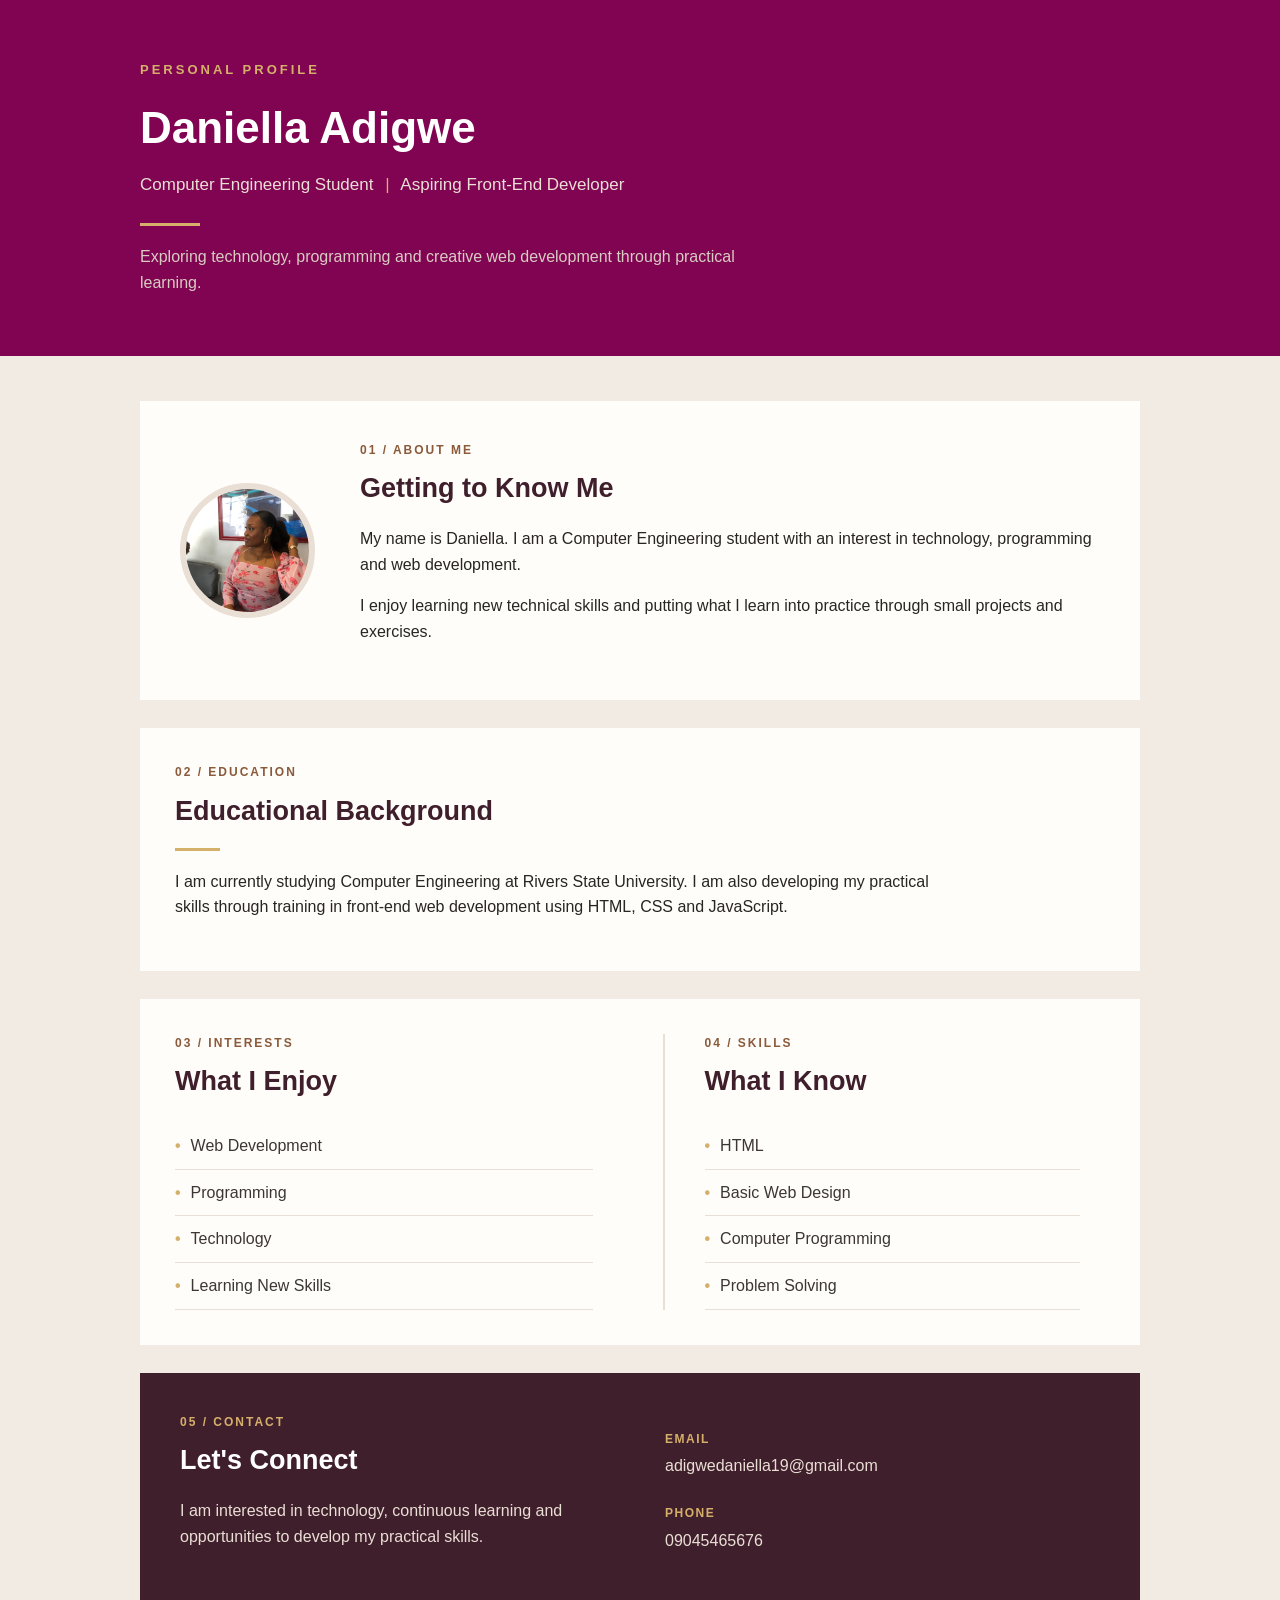
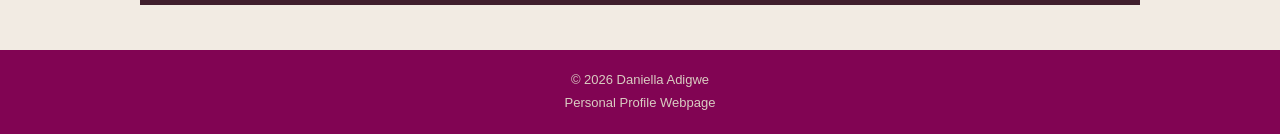
==== projects/index.html @ 2382d779 "Add files via upload" ====
<!DOCTYPE html>
<html lang="en">

<head>
    <meta charset="UTF-8">
    <meta name="viewport" content="width=device-width, initial-scale=1.0">
    <title>Daniella Adigwe | Personal Profile</title>
    <link rel="stylesheet" href="style.css">
</head>

<body>

    <header>
        <div class="header-content">
            <p class="eyebrow">PERSONAL PROFILE</p>

            <h1>Daniella Adigwe</h1>

            <p class="subtitle">
                Computer Engineering Student
                <span>|</span>
                Aspiring Front-End Developer
            </p>

            <div class="header-line"></div>

            <p class="intro">
                Exploring technology, programming and creative web development
                through practical learning.
            </p>
        </div>
    </header>


    <main>

        <!-- About Me -->
        <section class="about-section">

            <div class="profile-image">
                <img src="./profile.JPEG" alt="A picture of Daniella">
            </div>

            <div class="about-content">

                <p class="section-label">01 / ABOUT ME</p>

                <h2>Getting to Know Me</h2>

                <p>
                    My name is Daniella. I am a Computer Engineering student
                    with an interest in technology, programming and web development.
                </p>

                <p>
                    I enjoy learning new technical skills and putting what I learn
                    into practice through small projects and exercises.
                </p>

            </div>

        </section>


        <!-- Education -->
        <section class="standard-section">

            <p class="section-label">02 / EDUCATION</p>

            <h2>Educational Background</h2>

            <div class="accent-line"></div>

            <p>
                I am currently studying Computer Engineering at Rivers State
                University. I am also developing my practical skills through
                training in front-end web development using HTML, CSS and
                JavaScript.
            </p>

        </section>


        <!-- Interests and Skills -->
        <section class="skills-section">

            <div class="column">

                <p class="section-label">03 / INTERESTS</p>

                <h2>What I Enjoy</h2>

                <ul>
                    <li>Web Development</li>
                    <li>Programming</li>
                    <li>Technology</li>
                    <li>Learning New Skills</li>
                </ul>

            </div>


            <div class="column skills-column">

                <p class="section-label">04 / SKILLS</p>

                <h2>What I Know</h2>

                <ul>
                    <li>HTML</li>
                    <li>Basic Web Design</li>
                    <li>Computer Programming</li>
                    <li>Problem Solving</li>
                </ul>

            </div>

        </section>


        <!-- Contact -->
        <section class="contact-section">

            <div>
                <p class="section-label">05 / CONTACT</p>

                <h2>Let's Connect</h2>

                <p>
                    I am interested in technology, continuous learning and
                    opportunities to develop my practical skills.
                </p>
            </div>


            <div class="contact-details">

                <div>
                    <span>Email</span>
                    <p>adigwedaniella19@gmail.com</p>
                </div>

                <div>
                    <span>Phone</span>
                    <p>09045465676</p>
                </div>

            </div>

        </section>

    </main>


    <footer>
        <p>&copy; 2026 Daniella Adigwe</p>
        <p>Personal Profile Webpage</p>
    </footer>

</body>

</html>
---- projects/style.css ----
* {
    box-sizing: border-box;
}

body {
    font-family: Arial, sans-serif;
    margin: 0;
    background-color: #f2ebe3;
    color: #292525;
    line-height: 1.6;
}


/* =========================
   HEADER
   ========================= */

header {
    background-color: #810453;
    color: white;
    padding: 60px 20px;
}

.header-content {
    width: 85%;
    max-width: 1000px;
    margin: auto;
}

.eyebrow {
    color: #d5b06a;
    font-size: 13px;
    font-weight: bold;
    letter-spacing: 3px;
    margin: 0 0 12px;
}

header h1 {
    font-size: 44px;
    margin: 0 0 8px;
}

.subtitle {
    color: #eadfd5;
    font-size: 17px;
    margin: 0;
}

.subtitle span {
    color: #d5b06a;
    margin: 0 7px;
}

.header-line {
    width: 60px;
    height: 3px;
    background-color: #d5b06a;
    margin: 25px 0 18px;
}

.intro {
    color: #d9ccc2;
    max-width: 600px;
    margin: 0;
}


/* =========================
   MAIN CONTENT
   ========================= */

main {
    width: 85%;
    max-width: 1000px;
    margin: 45px auto;
}


/* =========================
   GENERAL SECTIONS
   ========================= */

section {
    margin-bottom: 28px;
}

.standard-section,
.skills-section {
    background-color: #fffdf9;
    padding: 35px;
}


/* =========================
   SECTION HEADINGS
   ========================= */

.section-label {
    color: #8a5a3b;
    font-size: 12px;
    font-weight: bold;
    letter-spacing: 2px;
    margin: 0 0 7px;
}

section h2 {
    color: #401f2d;
    font-size: 27px;
    margin: 0 0 15px;
}

.accent-line {
    width: 45px;
    height: 3px;
    background-color: #d5b06a;
    margin-bottom: 18px;
}


/* =========================
   ABOUT SECTION
   ========================= */

.about-section {
    background-color: #fffdf9;
    display: flex;
    align-items: center;
    gap: 45px;
    padding: 40px;
}

.profile-image {
    flex-shrink: 0;
}

.profile-image img {
    width: 135px;
    height: 135px;
    object-fit: cover;
    display: block;
    border-radius: 50%;
    border: 6px solid #eadfd5;
}

.about-content {
    flex: 1;
}


/* =========================
   TEXT
   ========================= */

section p {
    max-width: 760px;
}


/* =========================
   INTERESTS & SKILLS
   ========================= */

.skills-section {
    display: grid;
    grid-template-columns: 1fr 1fr;
    gap: 45px;
}

.column {
    padding-right: 25px;
}

.skills-column {
    border-left: 2px solid #eadfd5;
    padding-left: 40px;
}

.column ul {
    list-style: none;
    padding: 0;
    margin: 20px 0 0;
}

.column li {
    padding: 10px 0;
    border-bottom: 1px solid #eadfd5;
    color: #3c3636;
}

.column li::before {
    content: "•";
    color: #d5b06a;
    font-weight: bold;
    margin-right: 10px;
}


/* =========================
   CONTACT
   ========================= */

.contact-section {
    background-color: #401f2d;
    color: white;
    padding: 40px;
    display: grid;
    grid-template-columns: 1fr 1fr;
    gap: 50px;
}

.contact-section h2 {
    color: white;
}

.contact-section .section-label {
    color: #d5b06a;
}

.contact-section p {
    color: #eadfd5;
}

.contact-details {
    display: flex;
    flex-direction: column;
    justify-content: center;
    gap: 20px;
}

.contact-details span {
    color: #d5b06a;
    font-size: 12px;
    font-weight: bold;
    letter-spacing: 1.5px;
    text-transform: uppercase;
}

.contact-details p {
    margin: 3px 0 0;
}


/* =========================
   FOOTER
   ========================= */

footer {
    background-color: #810453;
    color: #d9ccc2;
    text-align: center;
    padding: 18px;
}

footer p {
    margin: 2px 0;
    font-size: 13px;
}


/* =========================
   RESPONSIVE DESIGN
   ========================= */

@media (max-width: 700px) {

    header h1 {
        font-size: 34px;
    }

    .about-section {
        flex-direction: column;
        text-align: center;
    }

    .skills-section,
    .contact-section {
        grid-template-columns: 1fr;
    }

    .skills-column {
        border-left: none;
        border-top: 2px solid #eadfd5;
        padding-left: 0;
        padding-top: 30px;
    }

    .contact-details {
        gap: 15px;
    }
}
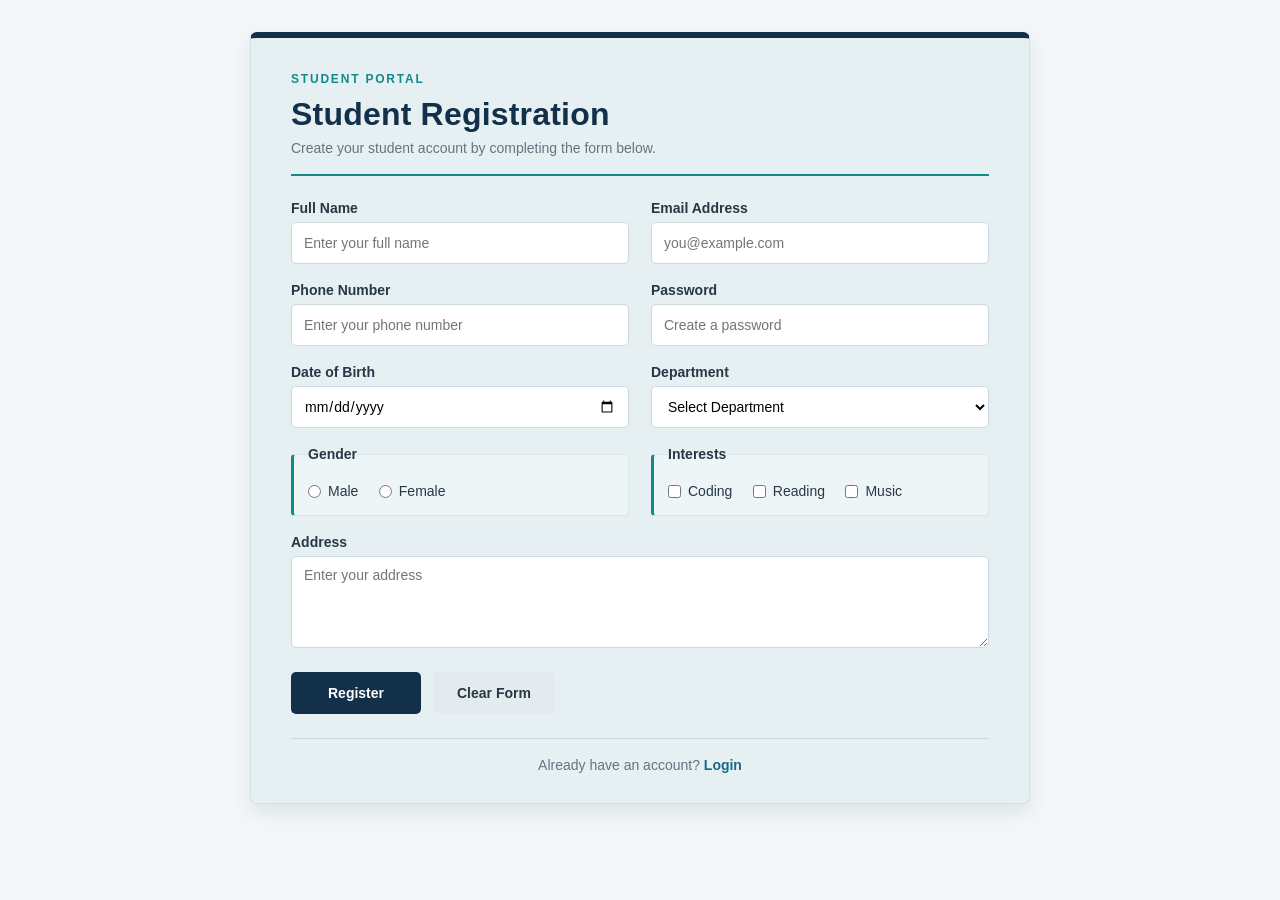
==== commit 888629fc: "Add files via upload reg form" ====
--- a/projects/index.html
+++ b/projects/index.html
@@ -1,163 +1,101 @@
-
 <!DOCTYPE html>
 <html lang="en">
 
 <head>
     <meta charset="UTF-8">
     <meta name="viewport" content="width=device-width, initial-scale=1.0">
-    <title>Daniella Adigwe | Personal Profile</title>
+    <title>Student Registration Form</title>
     <link rel="stylesheet" href="style.css">
 </head>
 
 <body>
-
-    <header>
-        <div class="header-content">
-            <p class="eyebrow">PERSONAL PROFILE</p>
-
-            <h1>Daniella Adigwe</h1>
-
-            <p class="subtitle">
-                Computer Engineering Student
-                <span>|</span>
-                Aspiring Front-End Developer
-            </p>
-
-            <div class="header-line"></div>
-
-            <p class="intro">
-                Exploring technology, programming and creative web development
-                through practical learning.
-            </p>
-        </div>
-    </header>
-
-
-    <main>
-
-        <!-- About Me -->
-        <section class="about-section">
-
-            <div class="profile-image">
-                <img src="./profile.JPEG" alt="A picture of Daniella">
+    <main class="page-container">
+        <form class="registration-form" action="">
+            <div class="form-header">
+                <p class="eyebrow">STUDENT PORTAL</p>
+                <h1>Student Registration</h1>
+                <p class="subtitle">Create your student account by completing the form below.</p>
             </div>
 
-            <div class="about-content">
+            <div class="form-grid">
+                <div class="form-group">
+                    <label for="fullname">Full Name</label>
+                    <input type="text" id="fullname" name="fullname" placeholder="Enter your full name">
+                </div>
 
-                <p class="section-label">01 / ABOUT ME</p>
+                <div class="form-group">
+                    <label for="email">Email Address</label>
+                    <input type="email" id="email" name="email" placeholder="you@example.com">
+                </div>
 
-                <h2>Getting to Know Me</h2>
+                <div class="form-group">
+                    <label for="phone">Phone Number</label>
+                    <input type="tel" id="phone" name="phone" placeholder="Enter your phone number">
+                </div>
 
-                <p>
-                    My name is Daniella. I am a Computer Engineering student
-                    with an interest in technology, programming and web development.
-                </p>
+                <div class="form-group">
+                    <label for="password">Password</label>
+                    <input type="password" id="password" name="password" placeholder="Create a password">
+                </div>
 
-                <p>
-                    I enjoy learning new technical skills and putting what I learn
-                    into practice through small projects and exercises.
-                </p>
+                <div class="form-group">
+                    <label for="dob">Date of Birth</label>
+                    <input type="date" id="dob" name="dob">
+                </div>
 
+                <div class="form-group">
+                    <label for="department">Department</label>
+                    <select id="department" name="department">
+                        <option value="">Select Department</option>
+                        <option value="computer-engineering">Computer Engineering</option>
+                        <option value="electrical-engineering">Electrical Engineering</option>
+                        <option value="mechanical-engineering">Mechanical Engineering</option>
+                        <option value="civil-engineering">Civil Engineering</option>
+                    </select>
+                </div>
+
+                <fieldset class="choice-group">
+                    <legend>Gender</legend>
+                    <label class="choice-label" for="male">
+                        <input type="radio" id="male" name="gender" value="Male">
+                        Male
+                    </label>
+                    <label class="choice-label" for="female">
+                        <input type="radio" id="female" name="gender" value="Female">
+                        Female
+                    </label>
+                </fieldset>
+
+                <fieldset class="choice-group">
+                    <legend>Interests</legend>
+                    <label class="choice-label" for="coding">
+                        <input type="checkbox" id="coding" name="interests" value="Coding">
+                        Coding
+                    </label>
+                    <label class="choice-label" for="reading">
+                        <input type="checkbox" id="reading" name="interests" value="Reading">
+                        Reading
+                    </label>
+                    <label class="choice-label" for="music">
+                        <input type="checkbox" id="music" name="interests" value="Music">
+                        Music
+                    </label>
+                </fieldset>
+
+                <div class="form-group full-width">
+                    <label for="address">Address</label>
+                    <textarea id="address" name="address" rows="4" placeholder="Enter your address"></textarea>
+                </div>
             </div>
 
-        </section>
-
-
-        <!-- Education -->
-        <section class="standard-section">
-
-            <p class="section-label">02 / EDUCATION</p>
-
-            <h2>Educational Background</h2>
-
-            <div class="accent-line"></div>
-
-            <p>
-                I am currently studying Computer Engineering at Rivers State
-                University. I am also developing my practical skills through
-                training in front-end web development using HTML, CSS and
-                JavaScript.
-            </p>
-
-        </section>
-
-
-        <!-- Interests and Skills -->
-        <section class="skills-section">
-
-            <div class="column">
-
-                <p class="section-label">03 / INTERESTS</p>
-
-                <h2>What I Enjoy</h2>
-
-                <ul>
-                    <li>Web Development</li>
-                    <li>Programming</li>
-                    <li>Technology</li>
-                    <li>Learning New Skills</li>
-                </ul>
-
+            <div class="form-actions">
+                <input class="register-button" type="submit" value="Register">
+                <input class="clear-button" type="reset" value="Clear Form">
             </div>
 
-
-            <div class="column skills-column">
-
-                <p class="section-label">04 / SKILLS</p>
-
-                <h2>What I Know</h2>
-
-                <ul>
-                    <li>HTML</li>
-                    <li>Basic Web Design</li>
-                    <li>Computer Programming</li>
-                    <li>Problem Solving</li>
-                </ul>
-
-            </div>
-
-        </section>
-
-
-        <!-- Contact -->
-        <section class="contact-section">
-
-            <div>
-                <p class="section-label">05 / CONTACT</p>
-
-                <h2>Let's Connect</h2>
-
-                <p>
-                    I am interested in technology, continuous learning and
-                    opportunities to develop my practical skills.
-                </p>
-            </div>
-
-
-            <div class="contact-details">
-
-                <div>
-                    <span>Email</span>
-                    <p>adigwedaniella19@gmail.com</p>
-                </div>
-
-                <div>
-                    <span>Phone</span>
-                    <p>09045465676</p>
-                </div>
-
-            </div>
-
-        </section>
-
+            <p class="login-prompt">Already have an account? <a href="login.html">Login</a></p>
+        </form>
     </main>
-
-
-    <footer>
-        <p>&copy; 2026 Daniella Adigwe</p>
-        <p>Personal Profile Webpage</p>
-    </footer>
-
 </body>
 
 </html>
--- a/projects/style.css
+++ b/projects/style.css
@@ -1,3 +1,14 @@
+/* Basic page colours and typography */
+:root {
+    --navy: #12304a;
+    --blue: #176b87;
+    --teal: #138a8a;
+    --text: #263746;
+    --muted: #637482;
+    --border: #cbd8df;
+    --background: #f4f7f8;
+    --soft-blue: #edf5f7;
+}
 
 * {
     box-sizing: border-box;
@@ -5,288 +16,260 @@
 
 body {
     font-family: Arial, sans-serif;
+    background-color: var(--background);
+    color: var(--text);
     margin: 0;
-    background-color: #f2ebe3;
-    color: #292525;
-    line-height: 1.6;
-}
-
-
-/* =========================
-   HEADER
-   ========================= */
-
-header {
-    background-color: #810453;
-    color: white;
-    padding: 60px 20px;
-}
-
-.header-content {
-    width: 85%;
-    max-width: 1000px;
-    margin: auto;
+    padding: 32px 20px;
+}
+
+/* The card stays centred and does not become too wide on large screens. */
+.page-container {
+    max-width: 780px;
+    margin: 0 auto;
+}
+
+.registration-form {
+    background-color: #e6f0f3;
+    padding: 34px 40px 30px;
+    border: 1px solid #d5e0e5;
+    border-top: 6px solid var(--navy);
+    border-radius: 7px;
+    box-shadow: 0 8px 20px rgba(18, 48, 74, 0.1);
+}
+
+.form-header {
+    border-bottom: 2px solid var(--teal);
+    margin-bottom: 24px;
+    padding-bottom: 18px;
 }
 
 .eyebrow {
-    color: #d5b06a;
-    font-size: 13px;
-    font-weight: bold;
-    letter-spacing: 3px;
-    margin: 0 0 12px;
-}
-
-header h1 {
-    font-size: 44px;
-    margin: 0 0 8px;
-}
-
-.subtitle {
-    color: #eadfd5;
-    font-size: 17px;
-    margin: 0;
-}
-
-.subtitle span {
-    color: #d5b06a;
-    margin: 0 7px;
-}
-
-.header-line {
-    width: 60px;
-    height: 3px;
-    background-color: #d5b06a;
-    margin: 25px 0 18px;
-}
-
-.intro {
-    color: #d9ccc2;
-    max-width: 600px;
-    margin: 0;
-}
-
-
-/* =========================
-   MAIN CONTENT
-   ========================= */
-
-main {
-    width: 85%;
-    max-width: 1000px;
-    margin: 45px auto;
-}
-
-
-/* =========================
-   GENERAL SECTIONS
-   ========================= */
-
-section {
-    margin-bottom: 28px;
-}
-
-.standard-section,
-.skills-section {
-    background-color: #fffdf9;
-    padding: 35px;
-}
-
-
-/* =========================
-   SECTION HEADINGS
-   ========================= */
-
-.section-label {
-    color: #8a5a3b;
+    color: var(--teal);
     font-size: 12px;
     font-weight: bold;
-    letter-spacing: 2px;
+    letter-spacing: 1.8px;
+    margin: 0 0 10px;
+}
+
+h1 {
+    color: var(--navy);
+    font-size: 32px;
+    letter-spacing: 0.2px;
     margin: 0 0 7px;
 }
 
-section h2 {
-    color: #401f2d;
-    font-size: 27px;
-    margin: 0 0 15px;
-}
-
-.accent-line {
-    width: 45px;
-    height: 3px;
-    background-color: #d5b06a;
-    margin-bottom: 18px;
-}
-
-
-/* =========================
-   ABOUT SECTION
-   ========================= */
-
-.about-section {
-    background-color: #fffdf9;
-    display: flex;
-    align-items: center;
-    gap: 45px;
-    padding: 40px;
-}
-
-.profile-image {
-    flex-shrink: 0;
-}
-
-.profile-image img {
-    width: 135px;
-    height: 135px;
-    object-fit: cover;
-    display: block;
-    border-radius: 50%;
-    border: 6px solid #eadfd5;
-}
-
-.about-content {
-    flex: 1;
-}
-
-
-/* =========================
-   TEXT
-   ========================= */
-
-section p {
-    max-width: 760px;
-}
-
-
-/* =========================
-   INTERESTS & SKILLS
-   ========================= */
-
-.skills-section {
+.subtitle,
+.login-prompt {
+    color: var(--muted);
+    font-size: 14px;
+    margin: 0;
+}
+
+/* Two columns on wider screens keep the form balanced. */
+.form-grid {
     display: grid;
     grid-template-columns: 1fr 1fr;
-    gap: 45px;
-}
-
-.column {
-    padding-right: 25px;
-}
-
-.skills-column {
-    border-left: 2px solid #eadfd5;
-    padding-left: 40px;
-}
-
-.column ul {
-    list-style: none;
-    padding: 0;
-    margin: 20px 0 0;
-}
-
-.column li {
-    padding: 10px 0;
-    border-bottom: 1px solid #eadfd5;
-    color: #3c3636;
-}
-
-.column li::before {
-    content: "•";
-    color: #d5b06a;
-    font-weight: bold;
-    margin-right: 10px;
-}
-
-
-/* =========================
-   CONTACT
-   ========================= */
-
-.contact-section {
-    background-color: #401f2d;
-    color: white;
-    padding: 40px;
-    display: grid;
-    grid-template-columns: 1fr 1fr;
-    gap: 50px;
-}
-
-.contact-section h2 {
-    color: white;
-}
-
-.contact-section .section-label {
-    color: #d5b06a;
-}
-
-.contact-section p {
-    color: #eadfd5;
-}
-
-.contact-details {
+    gap: 18px 22px;
+}
+
+.form-group {
     display: flex;
     flex-direction: column;
-    justify-content: center;
-    gap: 20px;
-}
-
-.contact-details span {
-    color: #d5b06a;
-    font-size: 12px;
+}
+
+label,
+legend {
+    color: var(--text);
+    font-size: 14px;
     font-weight: bold;
-    letter-spacing: 1.5px;
-    text-transform: uppercase;
-}
-
-.contact-details p {
-    margin: 3px 0 0;
-}
-
-
-/* =========================
-   FOOTER
-   ========================= */
-
-footer {
-    background-color: #810453;
-    color: #d9ccc2;
+    margin-bottom: 6px;
+}
+
+input[type="text"],
+input[type="email"],
+input[type="tel"],
+input[type="password"],
+input[type="date"],
+select,
+textarea {
+    width: 100%;
+    min-height: 42px;
+    padding: 10px 12px;
+    border: 1px solid var(--border);
+    border-radius: 5px;
+    font: inherit;
+    font-size: 14px;
+    background-color: #ffffff;
+}
+
+input:focus,
+select:focus,
+textarea:focus {
+    outline: none;
+    border-color: var(--blue);
+    box-shadow: 0 0 0 3px rgba(31, 111, 139, 0.12);
+}
+
+.choice-group {
+    background-color: var(--soft-blue);
+    border: 1px solid #d8e6ea;
+    border-left: 3px solid var(--teal);
+    border-radius: 4px;
+    margin: 0;
+    padding: 12px 14px 13px;
+}
+
+.choice-group legend {
+    padding: 0;
+}
+
+.choice-label {
+    display: inline-flex;
+    align-items: center;
+    font-weight: normal;
+    margin: 3px 16px 0 0;
+}
+
+.choice-label input {
+    accent-color: var(--blue);
+    margin: 0 7px 0 0;
+}
+
+.full-width {
+    grid-column: 1 / -1;
+}
+
+textarea {
+    min-height: 92px;
+    resize: vertical;
+}
+
+.form-actions {
+    display: flex;
+    gap: 12px;
+    margin-top: 24px;
+}
+
+input[type="submit"],
+input[type="reset"] {
+    border: 0;
+    border-radius: 5px;
+    font-size: 14px;
+    font-weight: bold;
+    min-height: 42px;
+    padding: 10px 24px;
+    cursor: pointer;
+}
+
+.register-button {
+    background-color: var(--navy);
+    color: #ffffff;
+    min-width: 130px;
+}
+
+.clear-button {
+    background-color: #e3ebef;
+    color: var(--text);
+}
+
+.register-button:hover {
+    background-color: var(--blue);
+}
+
+.clear-button:hover {
+    background-color: #d4e0e6;
+}
+
+.login-prompt {
+    border-top: 1px solid var(--border);
+    margin-top: 24px;
+    padding-top: 18px;
     text-align: center;
-    padding: 18px;
-}
-
-footer p {
-    margin: 2px 0;
-    font-size: 13px;
-}
-
-
-/* =========================
-   RESPONSIVE DESIGN
-   ========================= */
-
-@media (max-width: 700px) {
-
-    header h1 {
-        font-size: 34px;
-    }
-
-    .about-section {
+}
+
+a {
+    color: var(--blue);
+    font-weight: 600;
+    text-decoration: none;
+}
+
+a:hover {
+    text-decoration: underline;
+}
+
+/* Login and Forgot Password Pages */
+.login-form,
+.forgot-form {
+    max-width: 450px;
+}
+
+.login-form p,
+.forgot-form p {
+    text-align: center;
+    color: var(--muted);
+}
+
+.form-links {
+    text-align: center;
+    margin-top: 20px;
+}
+
+/* On small screens, stack each field in one easy-to-read column. */
+@media (max-width: 650px) {
+    body {
+        padding: 20px 12px;
+    }
+
+    .registration-form {
+        padding: 28px 20px 24px;
+    }
+
+    h1 {
+        font-size: 27px;
+    }
+
+    .form-grid {
+        grid-template-columns: 1fr;
+    }
+
+    .full-width {
+        grid-column: auto;
+    }
+
+    .form-actions {
         flex-direction: column;
-        text-align: center;
-    }
-
-    .skills-section,
-    .contact-section {
-        grid-template-columns: 1fr;
-    }
-
-    .skills-column {
-        border-left: none;
-        border-top: 2px solid #eadfd5;
-        padding-left: 0;
-        padding-top: 30px;
-    }
-
-    .contact-details {
-        gap: 15px;
-    }
-}
-
+    }
+}
+
+/* Keep the form clean and readable when it is printed in an A4 report. */
+@media print {
+    @page {
+        size: A4;
+        margin: 16mm;
+    }
+
+    body {
+        background-color: #ffffff;
+        padding: 0;
+    }
+
+    .page-container {
+        max-width: none;
+    }
+
+    .registration-form {
+        border: 1px solid #9fb5c0;
+        border-top: 6px solid var(--navy);
+        border-radius: 0;
+        box-shadow: none;
+        padding: 24px 28px;
+        -webkit-print-color-adjust: exact;
+        print-color-adjust: exact;
+    }
+
+    input,
+    select,
+    textarea {
+        print-color-adjust: exact;
+    }
+}
